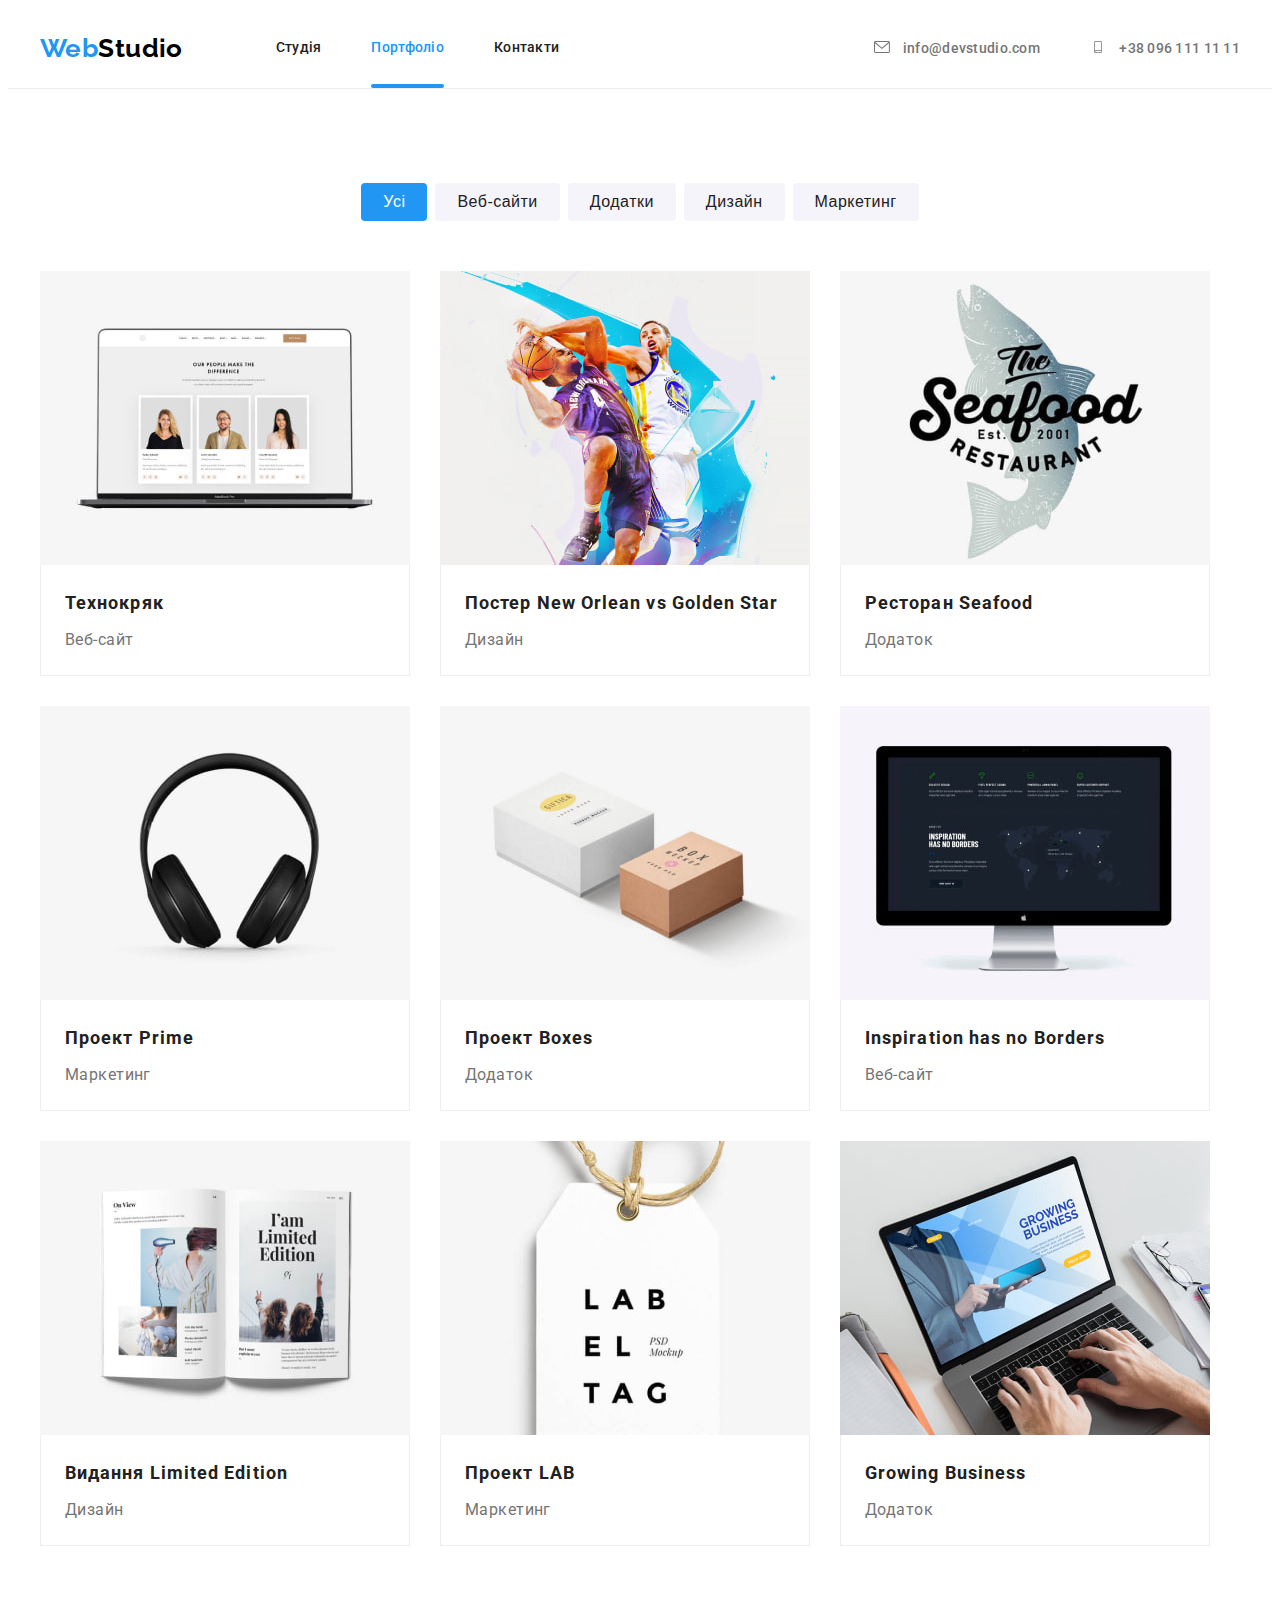
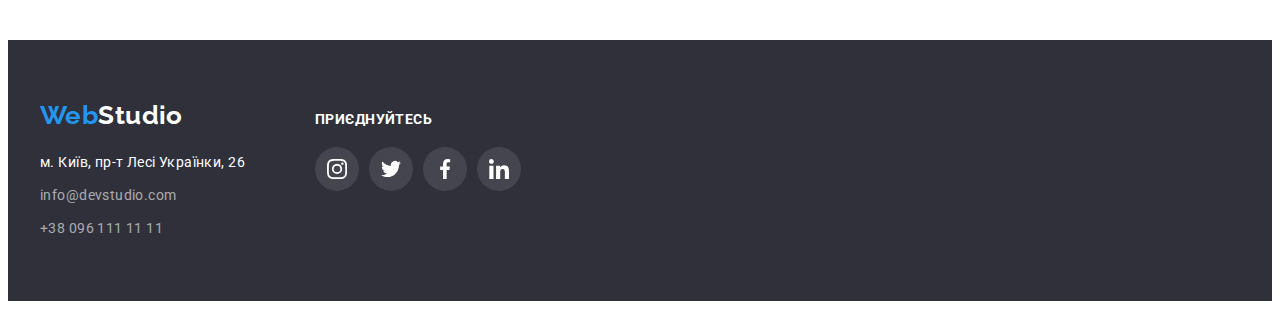
==== portfolio.html @ 053b25d3 "Initial commit" ====
<!DOCTYPE html>
<html lang="uk">
  <head>
    <meta charset="UTF-8" />
    <meta http-equiv="X-UA-Compatible" content="IE=edge" />
    <meta name="viewport" content="width=device-width, initial-scale=1.0" />
    <title>WebStudio</title>
    <!--Fonts start-->
    <link rel="preconnect" href="https://fonts.googleapis.com" />
    <link rel="preconnect" href="https://fonts.gstatic.com" crossorigin />
    <link
      href="https://fonts.googleapis.com/css2?family=Raleway:wght@700&family=Roboto:wght@400;500;700;900&display=swap"
      rel="stylesheet"
    />
    <!--Fonts end-->
    <!--Modern-normalize-->
    <link
      rel="stylesheet"
      href="https://cdnjs.cloudflare.com/ajax/libs/modern-normalize/1.1.0/modern-normalize.min.css"
      integrity="sha512-wpPYUAdjBVSE4KJnH1VR1HeZfpl1ub8YT/NKx4PuQ5NmX2tKuGu6U/JRp5y+Y8XG2tV+wKQpNHVUX03MfMFn9Q=="
      crossorigin="anonymous"
      referrerpolicy="no-referrer"
    />
    <link rel="stylesheet" href="./css/styles.css" />
  </head>
  <body>
    <!--Header section-->
    <header class="header">
      <div class="container header-container">
        <a class="logo-link link" href="./index.html" lang="en"
          >Web<span class="logo-accent">Studio</span>
        </a>
        <nav class="header-nav">
          <ul class="header-list list">
            <li class="header-item">
              <a class="header-link link" href="./index.html">Студія</a>
            </li>
            <li class="header-item">
              <a class="header-link header-link-current link" href="./portfolio.html">Портфоліо</a>
            </li>
            <li class="header-item"><a class="header-link link" href="#">Контакти</a></li>
          </ul>
        </nav>
        <ul class="header-list list">
          <li class="header-item">
            <a
              class="header-mail link"
              href="mailto:info@devstudio.com"
              target="_blank"
              rel="noopener noreferrer"
              aria-label="envelope"
            >
              <svg class="mail-icon" width="16" height="12">
                <use href="./images/icons.svg#envelope"></use>
              </svg>
              info@devstudio.com
            </a>
          </li>
          <li class="header-item">
            <a
              class="header-tel link"
              href="tel:+380961111111"
              target="_blank"
              rel="noopener noreferrer"
              aria-label="smartphone"
            >
              <svg class="tel-icon" width="16" height="12">
                <use href="./images/icons.svg#smartphone"></use>
              </svg>
              +38 096 111 11 11
            </a>
          </li>
        </ul>
      </div>
    </header>
    <!--Main section-->
    <main>
      <section class="project section">
        <div class="container">
          <h1 class="visually-hidden">Проекти</h1>
          <ul class="project-list-btn list">
            <li class="project-item-btn">
              <button class="projects-btn projects-btn-current" type="button">Усі</button>
            </li>
            <li class="project-item-btn">
              <button class="projects-btn" type="button">Веб-сайти</button>
            </li>
            <li class="project-item-btn">
              <button class="projects-btn" type="button">Додатки</button>
            </li>
            <li class="project-item-btn">
              <button class="projects-btn" type="button">Дизайн</button>
            </li>
            <li class="project-item-btn">
              <button class="projects-btn" type="button">Маркетинг</button>
            </li>
          </ul>
          <ul></ul>
          <ul class="cards-list list">
            <li class="cards-item">
              <a href class="link">
                <div class="overlay-cards-img">
                  <img
                    class="cards-img"
                    src="./images/projects/img-1.jpg"
                    alt="Технокряк"
                    width="370"
                    height="294"
                  />
                  <div class="overlay">
                    <p class="overlay-text">
                      Ресурс пропонує комплексні пропозиції з різним рівнем функціоналу та сервісів.
                      Все це дозволить відвідувачу отримати вичерпні відомості про компанію чи
                      приватну особу.
                    </p>
                  </div>
                </div>
                <div class="cards-description">
                  <h2 class="cards-subtitle">Технокряк</h2>
                  <p class="cards-desc">Веб-сайт</p>
                </div>
              </a>
            </li>
            <li class="cards-item">
              <a href class="link">
                <div class="overlay-cards-img">
                  <img
                    class="cards-img"
                    src="./images/projects/img-2.jpg"
                    alt="Постер New Orlean vs Golden Star"
                    width="370"
                    height="294"
                  />
                  <div class="overlay">
                    <p class="overlay-text">
                      Ресурс пропонує комплексні пропозиції з різним рівнем функціоналу та сервісів.
                      Все це дозволить відвідувачу отримати вичерпні відомості про компанію чи
                      приватну особу.
                    </p>
                  </div>
                </div>
                <div class="cards-description">
                  <h2 class="cards-subtitle">Постер New Orlean vs Golden Star</h2>
                  <p class="cards-desc">Дизайн</p>
                </div>
              </a>
            </li>
            <li class="cards-item">
              <a href class="link">
                <div class="overlay-cards-img">
                  <img
                    class="cards-img"
                    src="./images/projects/img-3.jpg"
                    alt="Ресторан Seafood"
                    width="370"
                    height="294"
                  />
                  <div class="overlay">
                    <p class="overlay-text">
                      Ресурс пропонує комплексні пропозиції з різним рівнем функціоналу та сервісів.
                      Все це дозволить відвідувачу отримати вичерпні відомості про компанію чи
                      приватну особу.
                    </p>
                  </div>
                </div>
                <div class="cards-description">
                  <h2 class="cards-subtitle">Ресторан Seafood</h2>
                  <p class="cards-desc">Додаток</p>
                </div>
              </a>
            </li>
            <li class="cards-item">
              <a href class="link">
                <div class="overlay-cards-img">
                  <img
                    class="cards-img"
                    src="./images/projects/img-4.jpg"
                    alt="Проект Prime"
                    width="370"
                    height="294"
                  />
                  <div class="overlay">
                    <p class="overlay-text">
                      Ресурс пропонує комплексні пропозиції з різним рівнем функціоналу та сервісів.
                      Все це дозволить відвідувачу отримати вичерпні відомості про компанію чи
                      приватну особу.
                    </p>
                  </div>
                </div>
                <div class="cards-description">
                  <h2 class="cards-subtitle">Проект Prime</h2>
                  <p class="cards-desc">Маркетинг</p>
                </div>
              </a>
            </li>
            <li class="cards-item">
              <a href class="link">
                <div class="overlay-cards-img">
                  <img
                    class="cards-img"
                    src="./images/projects/img-5.jpg"
                    alt="Проект Boxes"
                    width="370"
                    height="294"
                  />
                  <div class="overlay">
                    <p class="overlay-text">
                      Ресурс пропонує комплексні пропозиції з різним рівнем функціоналу та сервісів.
                      Все це дозволить відвідувачу отримати вичерпні відомості про компанію чи
                      приватну особу.
                    </p>
                  </div>
                </div>
                <div class="cards-description">
                  <h2 class="cards-subtitle">Проект Boxes</h2>
                  <p class="cards-desc">Додаток</p>
                </div>
              </a>
            </li>
            <li class="cards-item">
              <a href class="link">
                <div class="overlay-cards-img">
                  <img
                    class="cards-img"
                    src="./images/projects/img-6.jpg"
                    alt="Inspiration has no Borders"
                    width="370"
                    height="294"
                  />
                  <div class="overlay">
                    <p class="overlay-text">
                      Ресурс пропонує комплексні пропозиції з різним рівнем функціоналу та сервісів.
                      Все це дозволить відвідувачу отримати вичерпні відомості про компанію чи
                      приватну особу.
                    </p>
                  </div>
                </div>
                <div class="cards-description">
                  <h2 class="cards-subtitle">Inspiration has no Borders</h2>
                  <p class="cards-desc">Веб-сайт</p>
                </div>
              </a>
            </li>
            <li class="cards-item">
              <a href class="link">
                <div class="overlay-cards-img">
                  <img
                    class="cards-img"
                    src="./images/projects/img-7.jpg"
                    alt="Видання Limited Edition"
                    width="370"
                    height="294"
                  />
                  <div class="overlay">
                    <p class="overlay-text">
                      Ресурс пропонує комплексні пропозиції з різним рівнем функціоналу та сервісів.
                      Все це дозволить відвідувачу отримати вичерпні відомості про компанію чи
                      приватну особу.
                    </p>
                  </div>
                </div>
                <div class="cards-description">
                  <h2 class="cards-subtitle">Видання Limited Edition</h2>
                  <p class="cards-desc">Дизайн</p>
                </div>
              </a>
            </li>
            <li class="cards-item">
              <a href class="link">
                <div class="overlay-cards-img">
                  <img
                    class="cards-img"
                    src="./images/projects/img-8.jpg"
                    alt="Проект LAB"
                    width="370"
                    height="294"
                  />
                  <div class="overlay">
                    <p class="overlay-text">
                      Ресурс пропонує комплексні пропозиції з різним рівнем функціоналу та сервісів.
                      Все це дозволить відвідувачу отримати вичерпні відомості про компанію чи
                      приватну особу.
                    </p>
                  </div>
                </div>
                <div class="cards-description">
                  <h2 class="cards-subtitle">Проект LAB</h2>
                  <p class="cards-desc">Маркетинг</p>
                </div>
              </a>
            </li>
            <li class="cards-item">
              <a href class="link">
                <div class="overlay-cards-img">
                  <img
                    class="cards-img"
                    src="./images/projects/img-9.jpg"
                    alt="Growing Business"
                    width="370"
                    height="294"
                  />
                  <div class="overlay">
                    <p class="overlay-text">
                      Ресурс пропонує комплексні пропозиції з різним рівнем функціоналу та сервісів.
                      Все це дозволить відвідувачу отримати вичерпні відомості про компанію чи
                      приватну особу.
                    </p>
                  </div>
                </div>
                <div class="cards-description">
                  <h2 class="cards-subtitle">Growing Business</h2>
                  <p class="cards-desc">Додаток</p>
                </div>
              </a>
            </li>
          </ul>
        </div>
      </section>
    </main>
    <!--Footer section-->
    <footer class="footer">
      <div class="container foter-container">
        <div class="footer-logo-address">
          <a class="footer-logo-link logo-link link" href="./index.html" lang="en"
            >Web<span class="footer-logo-accent">Studio</span>
          </a>
          <address>
            <ul class="footer-list list">
              <li class="footer-item">
                <a
                  class="footer-addres link"
                  href="https://goo.gl/maps/m6pnY2zvGVCJ6Nes9"
                  target="_blank"
                  rel="noreferrer noopener"
                  >м. Київ, пр-т Лесі Українки, 26</a
                >
              </li>
              <li class="footer-item">
                <a class="footer-mail link" href="mailto:info@devstudio.com">info@devstudio.com</a>
              </li>
              <li class="footer-item">
                <a class="footer-tel link" href="tel:+380961111111">+38 096 111 11 11</a>
              </li>
            </ul>
          </address>
        </div>
        <div class="foter-socials">
          <h3 class="foter-subtitle">приєднуйтесь</h3>
          <ul class="socials list">
            <li class="socials-item">
              <a
                class="foter-socials-link link"
                href=""
                target="_blank"
                rel="noopener noreferrer"
                aria-label="insragram"
              >
                <svg class="foter-socials-icon" width="20" height="20">
                  <use href="./images/icons.svg#instagram"></use>
                </svg>
              </a>
            </li>
            <li class="socials-item">
              <a
                class="foter-socials-link link"
                href=""
                target="_blank"
                rel="noopener noreferrer"
                aria-label="twitter"
                ><svg class="foter-socials-icon" width="20" height="20">
                  <use href="./images/icons.svg#twitter"></use></svg
              ></a>
            </li>
            <li class="socials-item">
              <a
                class="foter-socials-link link"
                href=""
                target="_blank"
                rel="noopener noreferrer"
                aria-label="facebook"
                ><svg class="foter-socials-icon" width="20" height="20">
                  <use href="./images/icons.svg#facebook"></use></svg
              ></a>
            </li>
            <li class="socials-item">
              <a
                class="foter-socials-link link"
                href=""
                target="_blank"
                rel="noopener noreferrer"
                aria-label="linkedin"
                ><svg class="foter-socials-icon" width="20" height="20">
                  <use href="./images/icons.svg#linkedin"></use></svg
              ></a>
            </li>
          </ul>
        </div>
      </div>
    </footer>
  </body>
</html>
---- css/styles.css ----
:root {
  /*Fonts*/
  --main-font: 'Roboto', sans-serif;
  --secondary-font: 'Raleway', sans-serif;
  /*Text colors*/
  --main-txt-cl: #757575;
  --secondary-txt-color: #212121;
  --accent-txt-cl: #2196f3;
  /*BG colors */
  --dark-bg-cl: #2f303a;
  --light-bg-cl: #ffffff;
  --gray-bg-cl: #f5f4fa;
  /*Others */
  --animation: 250ms cubic-bezier(0.4, 0, 0.2, 1);
}
body {
  font-family: var(--main-font);
  color: var(--main-txt-cl);
  background-color: var(--light-bg-cl);
  font-size: 14px;
  letter-spacing: 0.03em;
}
/*Reset styles*/
h1,
h2,
h3,
h4,
h5,
h6,
p {
  margin: 0;
}
/*Base styles*/
img {
  display: block;
  max-width: 100%;
  height: auto;
}
address {
  font-style: normal;
}
button {
  display: block;
  margin: 0 auto;
  padding: 10px 32px;
  cursor: pointer;
  border: none;
  border-radius: 4px;
}
.section {
  padding-top: 94px;
  padding-bottom: 94px;
}
.container {
  width: 1200px;
  margin: 0 auto;
  padding: 0 15px;

  /*outline: 2px solid red;
  outline-offset: -2px;*/
}
.list {
  list-style: none;
  padding: 0;
  margin: 0;
}
.link {
  text-decoration: none;
}
.section-title {
  margin-bottom: 50px;

  font-weight: 700;
  font-size: 36px;
  line-height: 1.16;
  text-align: center;
  color: var(--secondary-txt-color);
}
.visually-hidden {
  position: absolute;
  width: 1px;
  height: 1px;
  margin: -1px;
  border: 0;
  padding: 0;

  white-space: nowrap;
  clip-path: inset(100%);
  clip: rect(0 0 0 0);
  overflow: hidden;
}
/*Header section*/
.header {
  background-color: var(--light-bg-cl);
  border-bottom-width: 1px;
  border-bottom-style: solid;
  border-bottom-color: #ececec;
}
.header-container {
  display: flex;
  align-items: center;
}
.header-list {
  display: flex;
  gap: 50px;
}
/*Альтернатива gap*/
/*.header-item {
  margin-right: 50px;
}
.header-item:last-child {
  margin-right: 0;
}*/
.logo-link {
  font-family: 'Raleway';
  font-weight: 700;
  font-size: 26px;
  line-height: 1.19;
  color: var(--accent-txt-cl);
  margin-right: 93px;
}
.logo-accent {
  color: #000000;
}
.header-nav {
  margin-right: auto;
}
.header-link {
  padding-top: 32px;
  padding-bottom: 32px;
  display: block;

  font-weight: 500;
  font-size: 14px;
  line-height: 1.14;
  letter-spacing: 0.02em;
  color: var(--secondary-txt-color);
  transition: color var(--animation);
}
.header-link:hover,
.header-link:focus,
.header-mail:hover,
.header-mail:focus,
.header-tel:hover,
.header-tel:focus {
  color: var(--accent-txt-cl);
}
.header-link-current {
  color: var(--accent-txt-cl);
  position: relative;
}
.header-link-current::after {
  content: '';
  position: absolute;
  bottom: 0;
  left: 0;
  display: block;
  width: 100%;
  height: 4px;

  background-color: var(--accent-txt-cl);
  border-radius: 2px;
}
.mail-icon,
.tel-icon {
  fill: currentColor;
  margin-right: 10px;
}
.header-mail,
.header-tel {
  font-weight: 500;
  font-size: 14px;
  line-height: 1.14;
  letter-spacing: 0.02em;
  color: inherit;
  transition: color var(--animation);
}
/*Hero section*/
.hero {
  background-color: var(--dark-bg-cl);
  padding: 200px 0;
  height: 600px;
  max-width: 1600px;
  background-image: linear-gradient(rgba(47, 48, 58, 0.4), rgba(47, 48, 58, 0.4)),
    url(../images/hero/img.jpg);
  background-position: center;
  margin: 0 auto;
}
.hero-title {
  width: 696px;
  margin: 0 auto;
  margin-bottom: 30px;
  font-weight: 900;
  font-size: 44px;
  line-height: 1.36;
  text-align: center;
  letter-spacing: 0.06em;
  text-transform: uppercase;
  color: var(--light-bg-cl);
}
.hero-btm {
  letter-spacing: 0.06em;
  box-shadow: 0px 4px 4px rgba(0, 0, 0, 0.15);
  border-radius: 4px;
  font-family: inherit;
  font-weight: 700;
  font-size: 16px;
  padding: 10px 32px;
  border: none;
  line-height: 1.88;

  color: var(--light-bg-cl);
  cursor: pointer;
  background-color: var(--accent-txt-cl);
}
/*About section*/
.about-list {
  display: flex;
  gap: 30px;
}
.about-subtitle {
  margin-bottom: 10px;
  font-weight: 700;
  font-size: 14px;
  line-height: 1.14;
  text-transform: uppercase;
  color: var(--secondary-txt-color);
}
.about-desc {
  font-weight: 400;
  font-size: 14px;
  line-height: 1.71;
}
/*Work section*/
.work-list {
  display: flex;
  gap: 30px;
}
.work {
  padding-top: 0;
}
.work-item {
  position: relative;
}
.about-svg {
  display: flex;
  align-items: center;
  justify-content: center;
  width: 270px;
  height: 120px;
  background-color: var(--gray-bg-cl);
  margin-bottom: 30px;
}
.work-img-overlay {
  position: absolute;
  display: flex;
  justify-content: center;
  align-items: center;
  width: 100%;
  height: 70px;
  bottom: 0;
  left: 0;

  background-color: rgba(47, 48, 58, 0.8);
}
.work-img-overlay-text {
  font-weight: 700;
  font-size: 14px;
  line-height: calc(16 / 14);
  text-align: center;
  letter-spacing: 0.03em;
  text-transform: uppercase;

  color: var(--light-bg-cl);
}

/*Team section*/
.team {
  background-color: var(--gray-bg-cl);
}
.team-description {
  padding: 30px 0;
}
.team-list {
  display: flex;
  gap: 30px;
}
.team-item {
  background: #ffffff;

  box-shadow: 0px 1px 3px rgba(0, 0, 0, 0.12), 0px 1px 1px rgba(0, 0, 0, 0.14),
    0px 2px 1px rgba(0, 0, 0, 0.2);
  border-radius: 0px 0px 4px 4px;
}
.team-subtitle {
  font-weight: 500;
  font-size: 16px;
  line-height: 1.19;
  text-align: center;
  color: var(--secondary-txt-color);
}
.team-desc {
  margin-top: 10px;
  margin-bottom: 16px;

  font-weight: 400;
  font-size: 16px;
  line-height: 1.19;
  text-align: center;
}

/*Customers section*/
.customers {
  display: flex;
  align-items: center;
  justify-content: center;
  gap: 30px;
}
.customers-link {
  display: flex;
  align-items: center;
  justify-content: center;
  width: 170px;
  height: 92px;
  color: #afb1b8;

  border: 1px solid #afb1b8;
  border-radius: 4px;
  transition: border-color var(--animation), color var(--animation);
}
.customers-icon {
  fill: currentColor;
}
.customers-link:hover,
.customers-link:focus {
  color: var(--accent-txt-cl);
  border-color: var(--accent-txt-cl);
}

/*Footer section*/
.footer {
  background-color: var(--dark-bg-cl);
  padding: 60px 0;
}
.footer-logo-address {
  margin-right: 70px;
}
.footer-logo-link {
  margin-right: 0;
}
.footer-logo-accent {
  color: var(--light-bg-cl);
}
address {
  margin-top: 20px;
}
.footer-addres {
  font-style: normal;
  font-weight: 400;
  font-size: 14px;
  line-height: 1.71;
  color: #ffffff;
  transition: color var(--animation);
}
.footer-mail,
.footer-tel {
  font-style: normal;
  font-weight: 400;
  font-size: 14px;
  line-height: 1.71;
  color: rgba(255, 255, 255, 0.6);
  transition: color var(--animation);
}
.footer-item {
  margin-bottom: 9px;
}
.footer-item:last-child {
  margin-bottom: 0;
}
.footer-addres:hover,
.footer-addres:focus,
.footer-mail:hover,
.footer-mail:focus,
.footer-tel:hover,
.footer-tel:focus {
  color: var(--accent-txt-cl);
}
.foter-subtitle {
  font-weight: 700;
  font-size: 14px;
  line-height: 16px;
  letter-spacing: 0.03em;
  text-transform: uppercase;
  color: var(--light-bg-cl);
  margin-bottom: 20px;
}
.foter-container {
  display: flex;
  align-items: baseline;
}
.foter-socials-link {
  display: flex;
  align-items: center;
  justify-content: center;
  width: 44px;
  height: 44px;
  color: var(--light-bg-cl);
  background-color: rgba(255, 255, 255, 0.1);
  border-radius: 50%;
  transition: color var(--animation), background-color var(--animation);
}
.foter-socials-icon {
  fill: currentColor;
}
.foter-socials-link:hover,
.foter-socials-link:focus {
  color: var(--light-bg-cl);
  background-color: var(--accent-txt-cl);
}
/*Portfolio section*/
.project-list-btn {
  margin-bottom: 50px;
  display: flex;
  gap: 8px;
  justify-content: center;
}
.projects-btn {
  padding: 6px 22px;
  border-radius: 4px;
  border: none;
  background-color: var(--gray-bg-cl);
  font-weight: 500;
  font-size: 16px;
  line-height: 1.62;
  text-align: center;
  color: var(--secondary-txt-color);
  cursor: pointer;
  letter-spacing: 0.03em;
  transition: color var(--animation), background-color var(--animation), box-shadow var(--animation);
}
.projects-btn:hover,
.projects-btn:focus {
  color: var(--light-bg-cl);
  background-color: var(--accent-txt-cl);
  box-shadow: 0px 3px 1px rgba(0, 0, 0, 0.1), 0px 1px 2px rgba(0, 0, 0, 0.08),
    0px 2px 2px rgba(0, 0, 0, 0.12);
}
.projects-btn-current {
  color: var(--light-bg-cl);
  background-color: var(--accent-txt-cl);
}
.cards-item {
  transition: box-shadow var(--animation);
}
.cards-item:hover,
.cards-item:focus {
  box-shadow: 0px 1px 1px rgba(0, 0, 0, 0.12), 0px 4px 4px rgba(0, 0, 0, 0.06),
    1px 4px 6px rgba(0, 0, 0, 0.16);
}
.cards-list {
  display: flex;
  flex-wrap: wrap;
  gap: 30px;
}
.cards-description {
  border: 1px solid #eeeeee;
  border-top: none;
  padding: 20px 24px;
}
.cards-subtitle {
  font-weight: 700;
  font-size: 18px;
  line-height: 2;
  letter-spacing: 0.06em;
  color: var(--secondary-txt-color);
}
.cards-desc {
  margin-top: 4px;
  font-weight: 400;
  font-size: 16px;
  line-height: 1.88;
  color: var(--main-txt-cl);
}
.overlay-cards-img {
  position: relative;
  overflow: hidden;
}

.overlay {
  position: absolute;
  top: 0;
  right: 0;
  width: 100%;
  height: 101%;
  padding: 63px 24px;
  transform: translateY(100%);

  display: flex;
  align-items: center;
  justify-content: center;

  background-color: rgba(33, 150, 243, 0.9);

  transition: transform var(--animation);
}
.cards-item:hover .overlay {
  transform: translateY(0);
}
.overlay-text {
  font-weight: 400;
  font-size: 18px;
  line-height: 156%;
  letter-spacing: 0.03em;

  color: var(--light-bg-cl);

  user-select: none;
}

/*Socials icons*/
.socials {
  display: flex;
  align-items: center;
  justify-content: center;
  gap: 10px;
}
.socials-link {
  display: flex;
  align-items: center;
  justify-content: center;
  width: 44px;
  height: 44px;
  color: #afb1b8;
  background-color: var(--light-bg-cl);
  border-radius: 50%;
  transition: background-color var(--animation);
}
.socials-icon {
  fill: currentColor;
  transition: color var(--animation);
}
.socials-link:hover,
.socials-link:focus {
  color: var(--light-bg-cl);
  background-color: var(--accent-txt-cl);
}

/*Спосіб з вказанням fill для іконки*/

/*.socials-link:hover {
  background-color: var(--accent-txt-cl);
}
.socials-link:hover .socials-icon {
  fill: var(--light-bg-cl);
}*/

/*Modal window*/
.backdrop {
  position: fixed;
  top: 0;
  left: 0;
  width: 100%;
  height: 100%;
  background-color: rgba(0, 0, 0, 0.2);
  opacity: 1;
  visibility: visible;
  transition: opacity var(--animation), visibility var(--animation);
}
.backdrop.is-hidden {
  opacity: 0;
  visibility: hidden;
  pointer-events: none;
}
.modal {
  position: absolute;
  top: 50%;
  left: 50%;

  min-width: 528px;
  min-height: 581px;
  background-color: var(--light-bg-cl);
  box-shadow: 0px 1px 3px rgba(0, 0, 0, 0.12), 0px 1px 1px rgba(0, 0, 0, 0.14),
    0px 2px 1px rgba(0, 0, 0, 0.2);
  border-radius: 4px;

  transform: translate(-50%, -50%) scale(1);
  transition: transform var(--animation);
}
.backdrop.is-hidden .modal {
  transform: translate(-50%, -50%) scale(0.3);
}
.modal-btn {
  position: absolute;
  top: 8px;
  right: 8px;

  display: flex;
  align-items: center;
  justify-content: center;

  width: 30px;
  height: 30px;
  padding: 0;

  border-radius: 50%;
  background-color: transparent;
  border: 1px solid #0000001a;
  cursor: pointer;
}
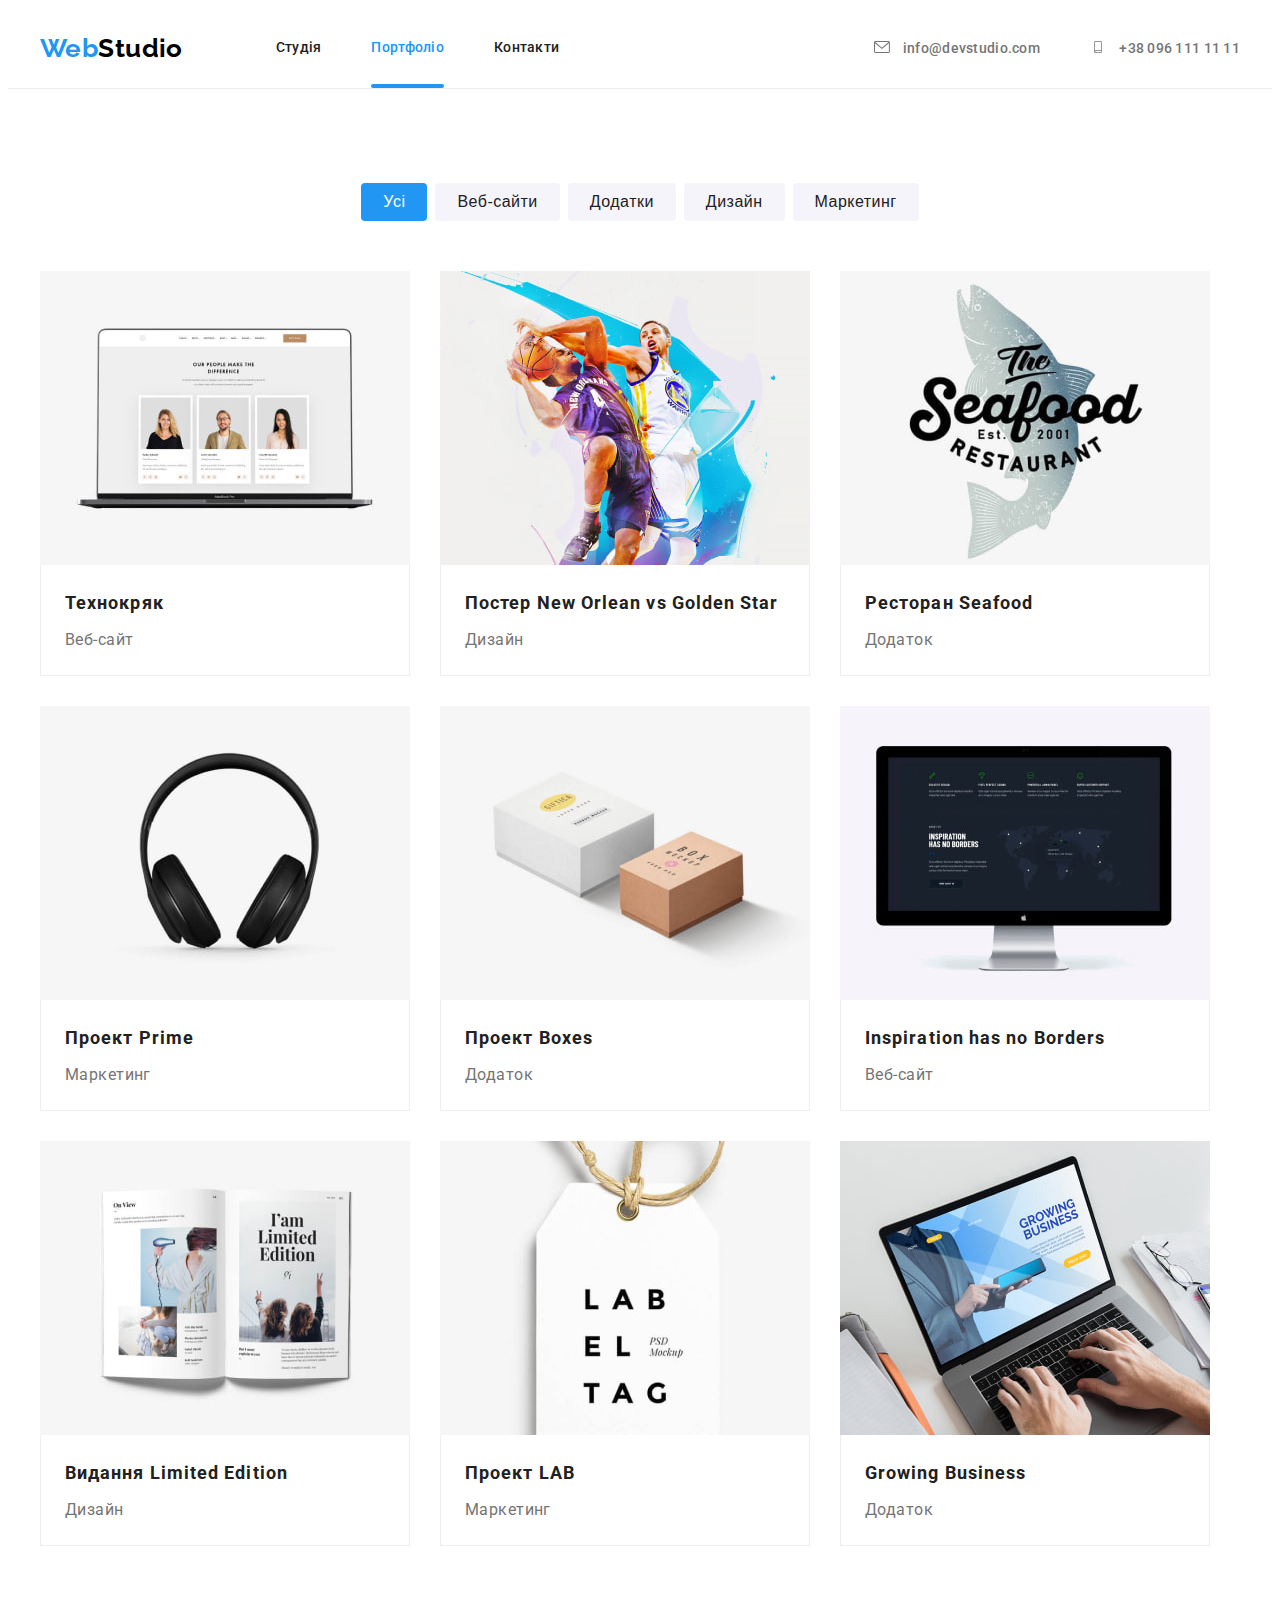
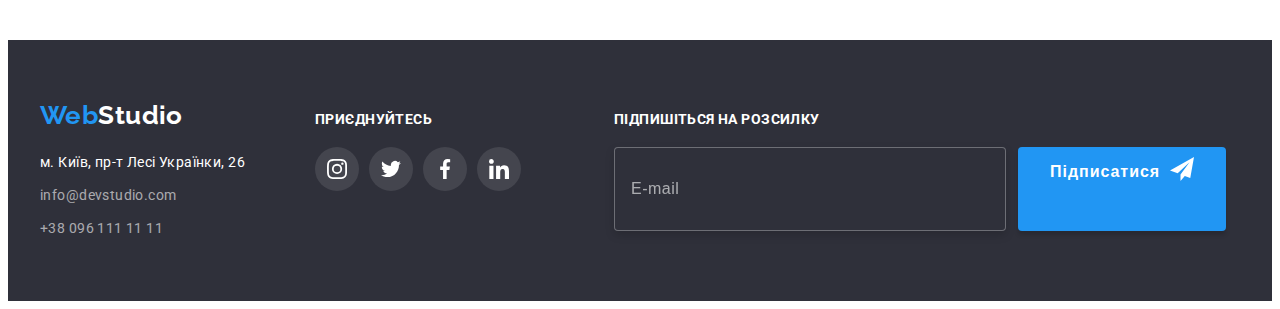
==== commit 8021812d: "Finish" ====
--- a/portfolio.html
+++ b/portfolio.html
@@ -395,6 +395,20 @@
             </li>
           </ul>
         </div>
+        <div class="foter-mailing-list">
+          <h3 class="foter-subtitle">Підпишіться на розсилку</h3>
+          <div class="mailing-list">
+            <form>
+              <input type="email" name="email" placeholder="E-mail" />
+              <button type="submit" class="mailing-btn-submit">
+                Підписатися
+                <svg class="mailing-icon" width="24" height="24">
+                  <use href="./images/icons.svg#send"></use>
+                </svg>
+              </button>
+            </form>
+          </div>
+        </div>
       </div>
     </footer>
   </body>
--- a/css/styles.css
+++ b/css/styles.css
@@ -398,6 +398,9 @@
   display: flex;
   align-items: baseline;
 }
+.foter-socials {
+  margin-right: 93px;
+}
 .foter-socials-link {
   display: flex;
   align-items: center;
@@ -416,6 +419,46 @@
 .foter-socials-link:focus {
   color: var(--light-bg-cl);
   background-color: var(--accent-txt-cl);
+}
+.mailing-list form {
+  display: flex;
+}
+.mailing-list input {
+  background: none;
+  border: none;
+  background-color: var(--dark-bg-cl);
+  width: 358px;
+  height: 50px;
+
+  border: 1px solid rgba(255, 255, 255, 0.3);
+  filter: drop-shadow(0px 4px 4px rgba(0, 0, 0, 0.15));
+  border-radius: 4px;
+  padding: 16px;
+  margin-right: 12px;
+}
+.mailing-list input::placeholder {
+  font-size: 16px;
+  line-height: 1.25;
+  display: flex;
+  align-items: center;
+  letter-spacing: 0.03em;
+
+  color: rgba(255, 255, 255, 0.6);
+}
+.mailing-btn-submit {
+  letter-spacing: 0.06em;
+  box-shadow: 0px 4px 4px rgba(0, 0, 0, 0.15);
+  border-radius: 4px;
+  font-weight: 700;
+  font-size: 16px;
+  line-height: 1.88;
+  color: var(--light-bg-cl);
+  cursor: pointer;
+  background-color: var(--accent-txt-cl);
+  display: flex;
+}
+.mailing-icon {
+  margin-left: 10px;
 }
 /*Portfolio section*/
 .project-list-btn {
@@ -485,7 +528,6 @@
   position: relative;
   overflow: hidden;
 }
-
 .overlay {
   position: absolute;
   top: 0;
@@ -509,14 +551,13 @@
 .overlay-text {
   font-weight: 400;
   font-size: 18px;
-  line-height: 156%;
+  line-height: 1.56;
   letter-spacing: 0.03em;
 
   color: var(--light-bg-cl);
 
   user-select: none;
 }
-
 /*Socials icons*/
 .socials {
   display: flex;
@@ -573,37 +614,147 @@
 }
 .modal {
   position: absolute;
+  padding: 40px;
   top: 50%;
   left: 50%;
-
   min-width: 528px;
   min-height: 581px;
   background-color: var(--light-bg-cl);
   box-shadow: 0px 1px 3px rgba(0, 0, 0, 0.12), 0px 1px 1px rgba(0, 0, 0, 0.14),
     0px 2px 1px rgba(0, 0, 0, 0.2);
   border-radius: 4px;
-
   transform: translate(-50%, -50%) scale(1);
   transition: transform var(--animation);
 }
 .backdrop.is-hidden .modal {
   transform: translate(-50%, -50%) scale(0.3);
 }
-.modal-btn {
+.modal-btn-close {
   position: absolute;
   top: 8px;
   right: 8px;
-
-  display: flex;
-  align-items: center;
-  justify-content: center;
-
+  display: flex;
+  align-items: center;
+  justify-content: center;
   width: 30px;
   height: 30px;
   padding: 0;
-
   border-radius: 50%;
   background-color: transparent;
   border: 1px solid #0000001a;
   cursor: pointer;
-}
+  transition: fill var(--animation);
+}
+.modal-btn-close:hover {
+  fill: var(--accent-txt-cl);
+}
+.modal-title {
+  display: block;
+  font-weight: 700;
+  font-size: 20px;
+  line-height: 1.15;
+  text-align: center;
+  letter-spacing: 0.03em;
+  margin-bottom: 12px;
+  color: var(--secondary-txt-color);
+}
+.form-element {
+  display: flex;
+  flex-direction: column;
+}
+.form-element label {
+  margin-bottom: 4px;
+}
+.input-wrap {
+  position: relative;
+  margin-bottom: 10px;
+}
+.modal-icon {
+  position: absolute;
+  top: 50%;
+  left: 12px;
+  translate: 0 -50%;
+}
+.form-element input {
+  height: 40px;
+  border: none;
+  border: 1px solid rgba(33, 33, 33, 0.2);
+  border-radius: 4px;
+  padding-left: 42px;
+  width: 100%;
+  cursor: pointer;
+  outline: none;
+  transition: border var(--animation);
+}
+.form-element input:focus {
+  border: 1px solid var(--accent-txt-cl);
+  border-radius: 4px;
+}
+.form-element input + svg {
+  transition: fill var(--animation);
+}
+.form-element input:focus + svg {
+  fill: var(--accent-txt-cl);
+}
+.form-element textarea {
+  height: 120px;
+  border: none;
+  border: 1px solid rgba(33, 33, 33, 0.2);
+  border-radius: 4px;
+  padding-left: 15px;
+  resize: none;
+  cursor: pointer;
+  transition: border var(--animation);
+  margin-bottom: 9px;
+}
+.form-element textarea:focus {
+  border: 1px solid var(--accent-txt-cl);
+  border-radius: 4px;
+  outline: none;
+}
+.accept {
+  display: flex;
+  align-items: center;
+  justify-content: center;
+  margin-bottom: 30px;
+}
+.modal-accept {
+  font-weight: 400;
+  font-size: 14px;
+  line-height: 1.71;
+  letter-spacing: 0.03em;
+  display: flex;
+  align-items: center;
+}
+.modal-link {
+  color: var(--accent-txt-cl);
+  padding-left: 4px;
+}
+.checkbox {
+  width: 16px;
+  height: 15px;
+  border: 2px solid var(--secondary-txt-color);
+  border-radius: 3px;
+  display: flex;
+  align-items: center;
+  justify-content: center;
+  margin-right: 9px;
+}
+.accept input:checked + label .checkbox {
+  background: var(--accent-txt-cl);
+  border: 2px solid var(--accent-txt-cl);
+}
+.modal-btn-submit {
+  letter-spacing: 0.06em;
+  box-shadow: 0px 4px 4px rgba(0, 0, 0, 0.15);
+  border-radius: 4px;
+  font-weight: 700;
+  font-size: 16px;
+  padding: 10px 52px;
+  border: none;
+  line-height: 1.88;
+
+  color: var(--light-bg-cl);
+  cursor: pointer;
+  background-color: var(--accent-txt-cl);
+}
